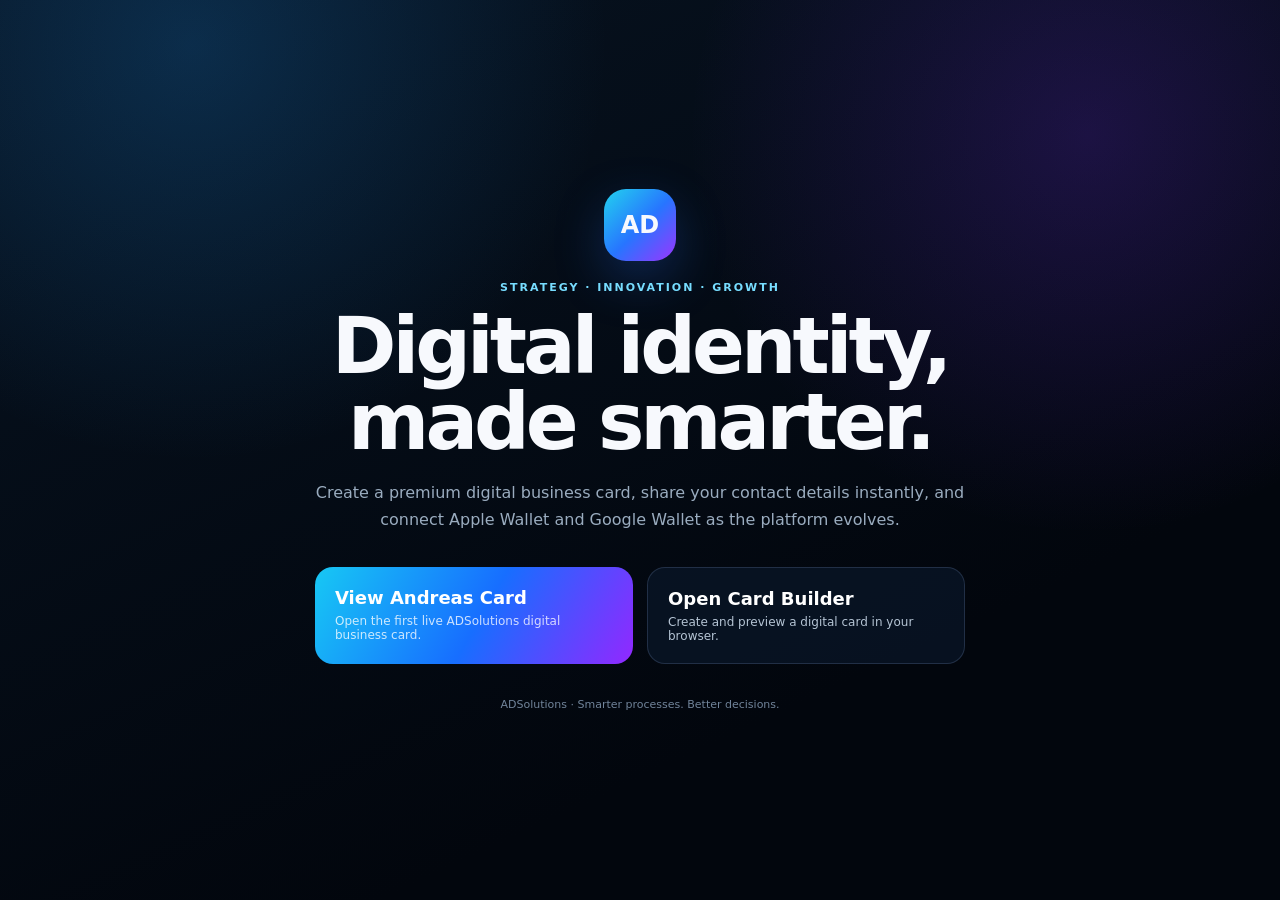
==== index.html @ 00ad8e07 "Add digital card product landing page" ====
<!doctype html><html lang="en"><head><meta charset="utf-8"><meta name="viewport" content="width=device-width,initial-scale=1"><meta name="theme-color" content="#07111f"><meta name="description" content="ADSolutions Digital Card platform"><title>ADSolutions Digital Card</title><style>*{box-sizing:border-box}html,body{margin:0;min-height:100%;font-family:Inter,system-ui,-apple-system,BlinkMacSystemFont,"Segoe UI",sans-serif;background:#030812;color:#f7f9fd}body{background:radial-gradient(circle at 15% 5%,rgba(24,116,190,.28),transparent 30%),radial-gradient(circle at 85% 15%,rgba(114,43,230,.22),transparent 30%),linear-gradient(155deg,#071321,#02060d 72%)}main{min-height:100vh;display:grid;place-items:center;padding:28px}.wrap{width:min(940px,100%);text-align:center}.mark{width:72px;height:72px;margin:0 auto 20px;border-radius:22px;display:grid;place-items:center;font-weight:800;font-size:24px;background:linear-gradient(135deg,#22d3ee,#2775ff 52%,#9b35ff);box-shadow:0 18px 50px rgba(39,117,255,.25)}.eyebrow{font-size:11px;letter-spacing:2px;color:#77ddff;font-weight:700}.title{font-size:clamp(45px,8vw,78px);line-height:.98;letter-spacing:-4px;margin:14px 0 18px}.sub{max-width:650px;margin:0 auto;color:#9aacbf;line-height:1.7;font-size:16px}.actions{display:grid;grid-template-columns:1fr 1fr;gap:14px;max-width:650px;margin:34px auto 0}a{padding:20px;border-radius:18px;border:1px solid rgba(148,184,235,.18);text-decoration:none;color:#fff;text-align:left;background:rgba(10,24,42,.7)}a.primary{border:0;background:linear-gradient(120deg,#17c8f4,#176eff 52%,#9228ff)}a strong{display:block;font-size:18px}a span{display:block;margin-top:6px;font-size:12px;color:#b5c4d4}.primary span{color:rgba(255,255,255,.78)}footer{margin-top:34px;color:#71849a;font-size:11px}@media(max-width:650px){.actions{grid-template-columns:1fr}.title{letter-spacing:-2.5px}}</style></head><body><main><div class="wrap"><div class="mark">AD</div><div class="eyebrow">STRATEGY · INNOVATION · GROWTH</div><h1 class="title">Digital identity,<br>made smarter.</h1><p class="sub">Create a premium digital business card, share your contact details instantly, and connect Apple Wallet and Google Wallet as the platform evolves.</p><div class="actions"><a class="primary" href="./card/andreas/"><strong>View Andreas Card</strong><span>Open the first live ADSolutions digital business card.</span></a><a href="./builder/"><strong>Open Card Builder</strong><span>Create and preview a digital card in your browser.</span></a></div><footer>ADSolutions · Smarter processes. Better decisions.</footer></div></main></body></html>
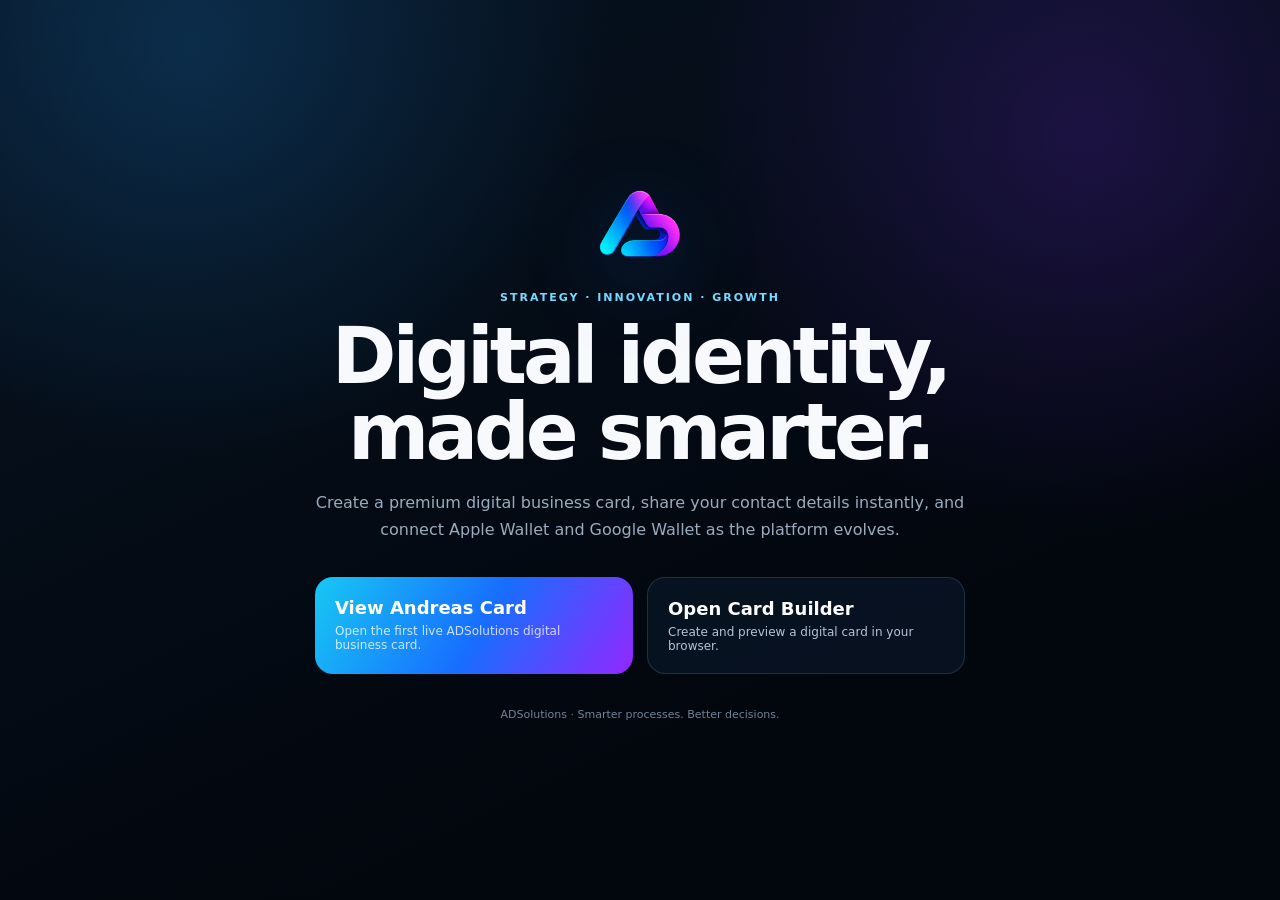
==== commit 17647a51: "Apply ADSolutions brand monogram to landing page" ====
--- a/index.html
+++ b/index.html
@@ -1 +1 @@
-<!doctype html><html lang="en"><head><meta charset="utf-8"><meta name="viewport" content="width=device-width,initial-scale=1"><meta name="theme-color" content="#07111f"><meta name="description" content="ADSolutions Digital Card platform"><title>ADSolutions Digital Card</title><style>*{box-sizing:border-box}html,body{margin:0;min-height:100%;font-family:Inter,system-ui,-apple-system,BlinkMacSystemFont,"Segoe UI",sans-serif;background:#030812;color:#f7f9fd}body{background:radial-gradient(circle at 15% 5%,rgba(24,116,190,.28),transparent 30%),radial-gradient(circle at 85% 15%,rgba(114,43,230,.22),transparent 30%),linear-gradient(155deg,#071321,#02060d 72%)}main{min-height:100vh;display:grid;place-items:center;padding:28px}.wrap{width:min(940px,100%);text-align:center}.mark{width:72px;height:72px;margin:0 auto 20px;border-radius:22px;display:grid;place-items:center;font-weight:800;font-size:24px;background:linear-gradient(135deg,#22d3ee,#2775ff 52%,#9b35ff);box-shadow:0 18px 50px rgba(39,117,255,.25)}.eyebrow{font-size:11px;letter-spacing:2px;color:#77ddff;font-weight:700}.title{font-size:clamp(45px,8vw,78px);line-height:.98;letter-spacing:-4px;margin:14px 0 18px}.sub{max-width:650px;margin:0 auto;color:#9aacbf;line-height:1.7;font-size:16px}.actions{display:grid;grid-template-columns:1fr 1fr;gap:14px;max-width:650px;margin:34px auto 0}a{padding:20px;border-radius:18px;border:1px solid rgba(148,184,235,.18);text-decoration:none;color:#fff;text-align:left;background:rgba(10,24,42,.7)}a.primary{border:0;background:linear-gradient(120deg,#17c8f4,#176eff 52%,#9228ff)}a strong{display:block;font-size:18px}a span{display:block;margin-top:6px;font-size:12px;color:#b5c4d4}.primary span{color:rgba(255,255,255,.78)}footer{margin-top:34px;color:#71849a;font-size:11px}@media(max-width:650px){.actions{grid-template-columns:1fr}.title{letter-spacing:-2.5px}}</style></head><body><main><div class="wrap"><div class="mark">AD</div><div class="eyebrow">STRATEGY · INNOVATION · GROWTH</div><h1 class="title">Digital identity,<br>made smarter.</h1><p class="sub">Create a premium digital business card, share your contact details instantly, and connect Apple Wallet and Google Wallet as the platform evolves.</p><div class="actions"><a class="primary" href="./card/andreas/"><strong>View Andreas Card</strong><span>Open the first live ADSolutions digital business card.</span></a><a href="./builder/"><strong>Open Card Builder</strong><span>Create and preview a digital card in your browser.</span></a></div><footer>ADSolutions · Smarter processes. Better decisions.</footer></div></main></body></html>+<!doctype html><html lang="en"><head><meta charset="utf-8"><meta name="viewport" content="width=device-width,initial-scale=1"><meta name="theme-color" content="#07111f"><meta name="description" content="ADSolutions Digital Card platform"><title>ADSolutions Digital Card</title><style>*{box-sizing:border-box}html,body{margin:0;min-height:100%;font-family:Inter,system-ui,-apple-system,BlinkMacSystemFont,"Segoe UI",sans-serif;background:#030812;color:#f7f9fd}body{background:radial-gradient(circle at 15% 5%,rgba(24,116,190,.28),transparent 30%),radial-gradient(circle at 85% 15%,rgba(114,43,230,.22),transparent 30%),linear-gradient(155deg,#071321,#02060d 72%)}main{min-height:100vh;display:grid;place-items:center;padding:28px}.wrap{width:min(940px,100%);text-align:center}.mark{width:92px;height:92px;margin:0 auto 20px;display:grid;place-items:center}.mark img{width:100%;height:100%;object-fit:contain;filter:drop-shadow(0 18px 40px rgba(39,117,255,.25))}.eyebrow{font-size:11px;letter-spacing:2px;color:#77ddff;font-weight:700}.title{font-size:clamp(45px,8vw,78px);line-height:.98;letter-spacing:-4px;margin:14px 0 18px}.sub{max-width:650px;margin:0 auto;color:#9aacbf;line-height:1.7;font-size:16px}.actions{display:grid;grid-template-columns:1fr 1fr;gap:14px;max-width:650px;margin:34px auto 0}a{padding:20px;border-radius:18px;border:1px solid rgba(148,184,235,.18);text-decoration:none;color:#fff;text-align:left;background:rgba(10,24,42,.7)}a.primary{border:0;background:linear-gradient(120deg,#17c8f4,#176eff 52%,#9228ff)}a strong{display:block;font-size:18px}a span{display:block;margin-top:6px;font-size:12px;color:#b5c4d4}.primary span{color:rgba(255,255,255,.78)}footer{margin-top:34px;color:#71849a;font-size:11px}@media(max-width:650px){.actions{grid-template-columns:1fr}.title{letter-spacing:-2.5px}}</style></head><body><main><div class="wrap"><div class="mark"><img src="./assets/brand/adsolutions-monogram-primary.png" alt="ADSolutions"></div><div class="eyebrow">STRATEGY · INNOVATION · GROWTH</div><h1 class="title">Digital identity,<br>made smarter.</h1><p class="sub">Create a premium digital business card, share your contact details instantly, and connect Apple Wallet and Google Wallet as the platform evolves.</p><div class="actions"><a class="primary" href="./card/andreas/"><strong>View Andreas Card</strong><span>Open the first live ADSolutions digital business card.</span></a><a href="./builder/"><strong>Open Card Builder</strong><span>Create and preview a digital card in your browser.</span></a></div><footer>ADSolutions · Smarter processes. Better decisions.</footer></div></main></body></html>
